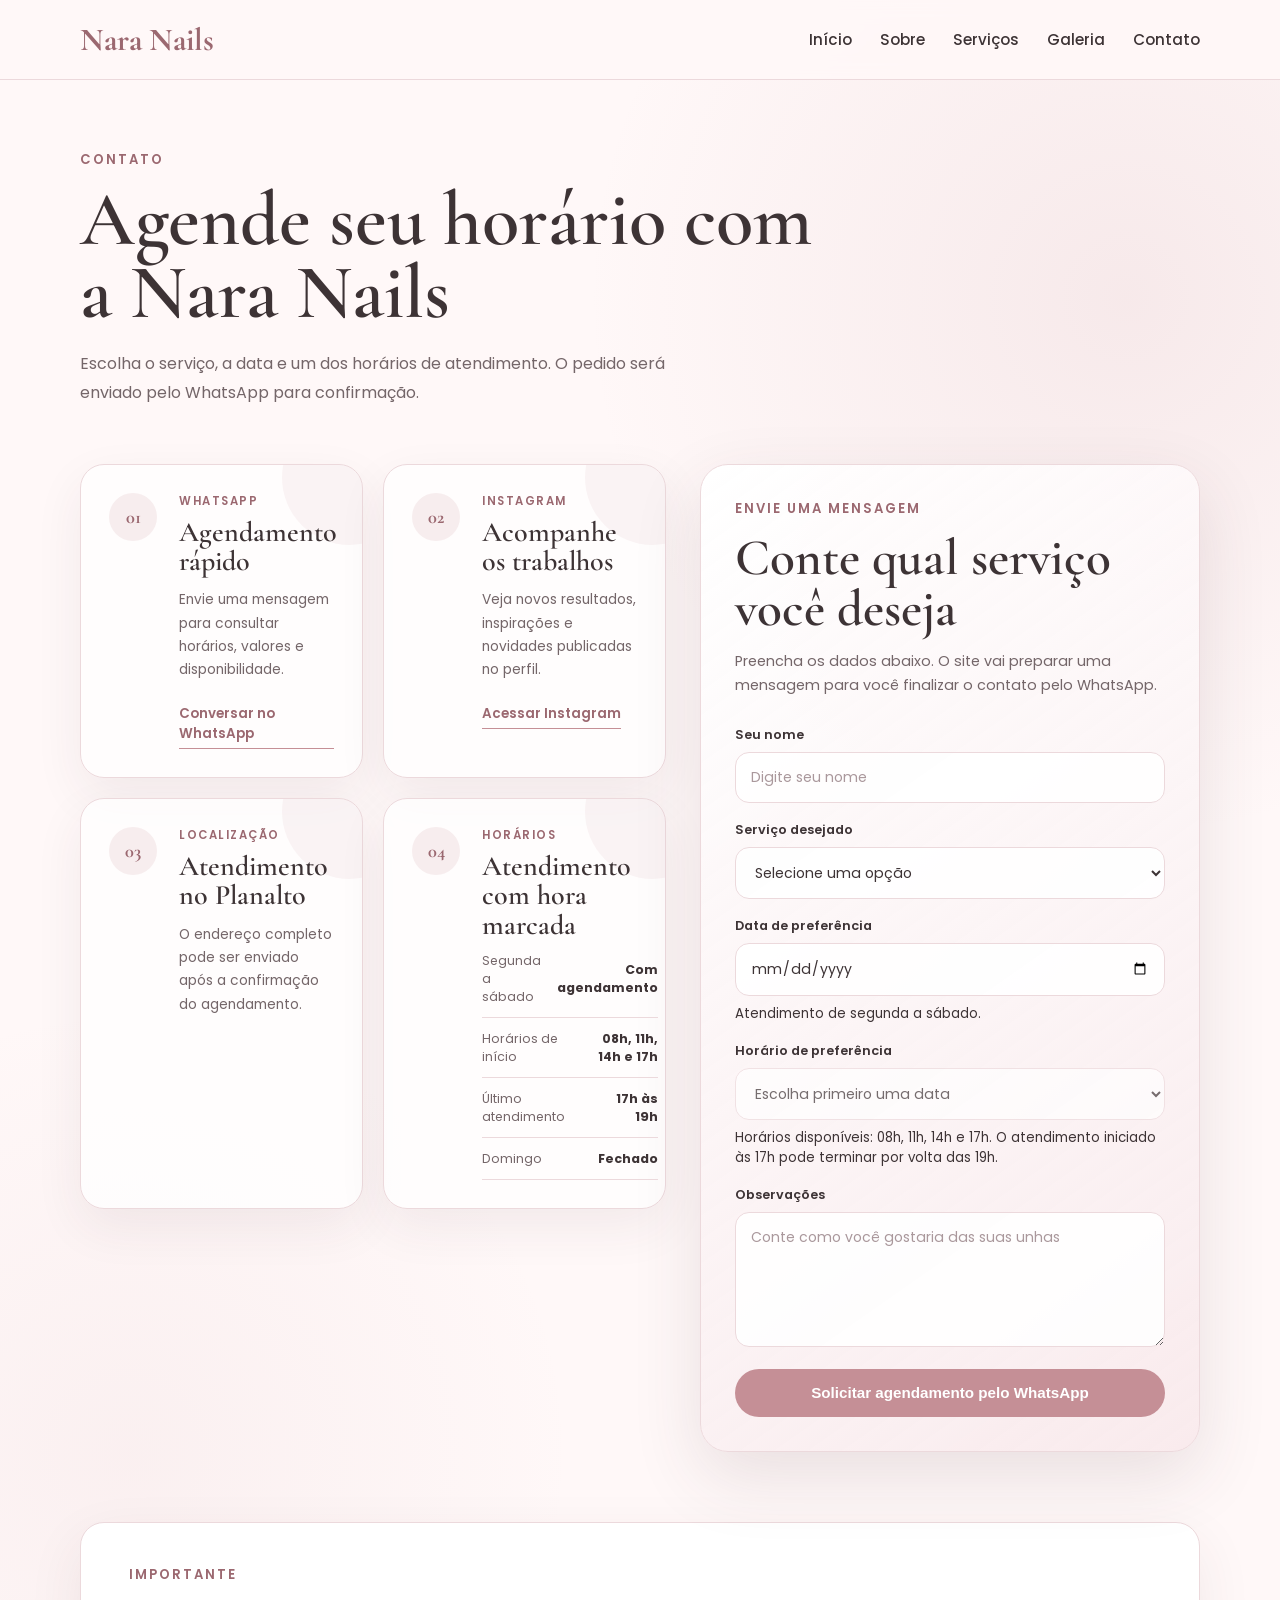
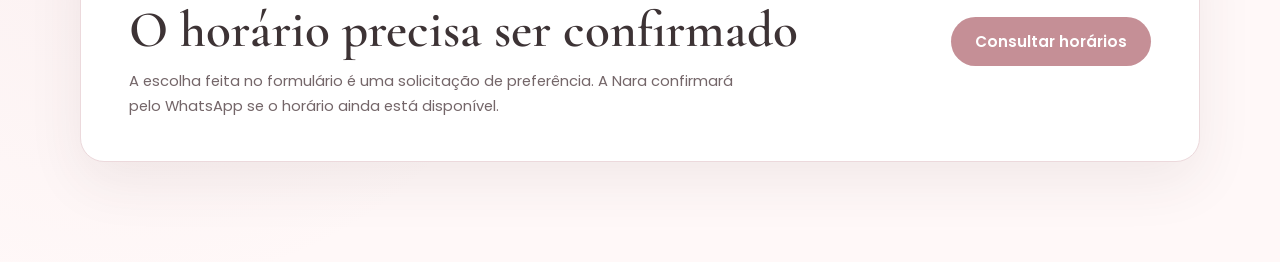
==== contato.html @ 9d872028 "feat: primeira versão do site Nara Nails" ====
<!DOCTYPE html>
<html lang="pt-BR">
<head>
  <meta charset="UTF-8">

  <meta
    name="viewport"
    content="width=device-width, initial-scale=1.0"
  >

  <meta
    name="description"
    content="Entre em contato com a Nara Nails Designer para consultar horários e agendar seu atendimento."
  >

  <title>Contato | Nara Nails Designer</title>

  <link rel="stylesheet" href="./css/style.css">
</head>

<body>

  <header class="header">
    <div class="container header-container">

      <a href="./index.html" class="logo">
        Nara Nails
      </a>

      <button
        class="menu-toggle"
        type="button"
        aria-label="Abrir menu"
        aria-expanded="false"
        aria-controls="navigation"
      >
        <span></span>
        <span></span>
        <span></span>
      </button>

      <nav id="navigation" class="navigation">
        <a href="./index.html">Início</a>
        <a href="./sobre.html">Sobre</a>
        <a href="./servicos.html">Serviços</a>
        <a href="./galeria.html">Galeria</a>
        <a href="./contato.html">Contato</a>
      </nav>

    </div>
  </header>

  <main>

    <section class="contact-page">
      <div class="container">

        <div class="contact-heading">

          <p class="section-subtitle">
            Contato
          </p>

          <h1>
            Agende seu horário com a Nara Nails
          </h1>

          <p>
            Escolha o serviço, a data e um dos horários de atendimento.
            O pedido será enviado pelo WhatsApp para confirmação.
          </p>

        </div>

        <div class="contact-layout">

          <div class="contact-info">

            <article class="contact-card">

              <span class="contact-card-number">
                01
              </span>

              <div>

                <p class="contact-card-label">
                  WhatsApp
                </p>

                <h2>
                  Agendamento rápido
                </h2>

                <p>
                  Envie uma mensagem para consultar horários,
                  valores e disponibilidade.
                </p>

                <a
                  href="https://wa.me/5584991350714?text=Olá,%20Nara!%20Gostaria%20de%20agendar%20um%20horário."
                  target="_blank"
                  rel="noopener noreferrer"
                  class="contact-link"
                >
                  Conversar no WhatsApp
                </a>

              </div>

            </article>

            <article class="contact-card">

              <span class="contact-card-number">
                02
              </span>

              <div>

                <p class="contact-card-label">
                  Instagram
                </p>

                <h2>
                  Acompanhe os trabalhos
                </h2>

                <p>
                  Veja novos resultados, inspirações e novidades
                  publicadas no perfil.
                </p>

                <a
                  href="https://www.instagram.com/naranailsdesigner15/"
                  target="_blank"
                  rel="noopener noreferrer"
                  class="contact-link"
                >
                  Acessar Instagram
                </a>

              </div>

            </article>

            <article class="contact-card">

              <span class="contact-card-number">
                03
              </span>

              <div>

                <p class="contact-card-label">
                  Localização
                </p>

                <h2>
                  Atendimento no Planalto
                </h2>

                <p>
                  O endereço completo pode ser enviado após a
                  confirmação do agendamento.
                </p>

              </div>

            </article>

            <article class="contact-card">

              <span class="contact-card-number">
                04
              </span>

              <div>

                <p class="contact-card-label">
                  Horários
                </p>

                <h2>
                  Atendimento com hora marcada
                </h2>

                <ul class="contact-schedule">

                  <li>
                    <span>Segunda a sábado</span>
                    <strong>Com agendamento</strong>
                  </li>

                  <li>
                    <span>Horários de início</span>
                    <strong>08h, 11h, 14h e 17h</strong>
                  </li>

                  <li>
                    <span>Último atendimento</span>
                    <strong>17h às 19h</strong>
                  </li>

                  <li>
                    <span>Domingo</span>
                    <strong>Fechado</strong>
                  </li>

                </ul>

              </div>

            </article>

          </div>

          <div class="contact-form-wrapper">

            <div class="contact-form-intro">

              <p class="section-subtitle">
                Envie uma mensagem
              </p>

              <h2>
                Conte qual serviço você deseja
              </h2>

              <p>
                Preencha os dados abaixo. O site vai preparar uma
                mensagem para você finalizar o contato pelo WhatsApp.
              </p>

            </div>

            <form id="contact-form" class="contact-form">

              <div class="form-group">

                <label for="name">
                  Seu nome
                </label>

                <input
                  type="text"
                  id="name"
                  name="name"
                  placeholder="Digite seu nome"
                  autocomplete="name"
                  required
                >

              </div>

              <div class="form-group">

                <label for="service">
                  Serviço desejado
                </label>

                <select
                  id="service"
                  name="service"
                  required
                >

                  <option value="">
                    Selecione uma opção
                  </option>

                  <option value="Fibra de vidro - Aplicação">
                    Fibra de vidro — Aplicação
                  </option>

                  <option value="Fibra de vidro - Manutenção">
                    Fibra de vidro — Manutenção
                  </option>

                  <option value="Tips">
                    Tips
                  </option>

                  <option value="Banho de gel">
                    Banho de gel
                  </option>

                  <option value="Esmaltação em gel">
                    Esmaltação em gel
                  </option>

                  <option value="Blindagem">
                    Blindagem
                  </option>

                  <option value="Pedicure em gel">
                    Pedicure em gel
                  </option>

                  <option value="Pedicure tradicional">
                    Pedicure tradicional
                  </option>

                  <option value="Ainda não sei">
                    Ainda não sei qual serviço escolher
                  </option>

                </select>

              </div>

              <div class="form-group">

                <label for="date">
                  Data de preferência
                </label>

                <input
                  type="date"
                  id="date"
                  name="date"
                  required
                >

                <small class="form-help">
                  Atendimento de segunda a sábado.
                </small>

              </div>

              <div class="form-group">

                <label for="time">
                  Horário de preferência
                </label>

                <select
                  id="time"
                  name="time"
                  required
                  disabled
                >

                  <option value="">
                    Escolha primeiro uma data
                  </option>

                </select>

                <small id="time-help" class="form-help">
                  Horários disponíveis: 08h, 11h, 14h e 17h.
                  O atendimento iniciado às 17h pode terminar por volta das 19h.
                </small>

              </div>

              <div class="form-group">

                <label for="message">
                  Observações
                </label>

                <textarea
                  id="message"
                  name="message"
                  rows="5"
                  placeholder="Conte como você gostaria das suas unhas"
                ></textarea>

              </div>

              <button
                type="submit"
                class="button contact-submit"
              >
                Solicitar agendamento pelo WhatsApp
              </button>

            </form>

          </div>

        </div>

        <div class="contact-notice">

          <div>

            <p class="section-subtitle">
              Importante
            </p>

            <h2>
              O horário precisa ser confirmado
            </h2>

            <p>
              A escolha feita no formulário é uma solicitação de
              preferência. A Nara confirmará pelo WhatsApp se o horário
              ainda está disponível.
            </p>

          </div>

          <a
            href="https://wa.me/5584991350714?text=Olá,%20Nara!%20Gostaria%20de%20consultar%20os%20horários%20disponíveis."
            target="_blank"
            rel="noopener noreferrer"
            class="button"
          >
            Consultar horários
          </a>

        </div>

      </div>
    </section>

  </main>

  <script src="./js/main.js"></script>

</body>
</html>
---- css/style.css ----
@import url(
  "https://fonts.googleapis.com/css2?family=Cormorant+Garamond:wght@500;600;700&family=Poppins:wght@400;500;600&display=swap"
);

:root {
  --color-background: #fff8f8;
  --color-primary: #c58f96;
  --color-primary-dark: #9b6870;
  --color-text: #3d3335;
  --color-muted: #746669;
  --color-white: #ffffff;
  --color-border: #ecd9dc;

  --font-title: "Cormorant Garamond", serif;
  --font-body: "Poppins", sans-serif;
}

* {
  margin: 0;
  padding: 0;
  box-sizing: border-box;
}

html {
  scroll-behavior: smooth;
}

body {
  min-height: 100vh;
  overflow-x: hidden;

  background-color: var(--color-background);
  color: var(--color-text);

  font-family: var(--font-body);
}

a {
  color: inherit;
  text-decoration: none;
}

img {
  display: block;
  max-width: 100%;
}

button,
a {
  -webkit-tap-highlight-color: transparent;
}

.container {
  width: min(1120px, 90%);
  margin: 0 auto;
}

/* Header */

.header {
  position: fixed;
  top: 0;
  left: 0;
  z-index: 1000;

  width: 100%;
  padding: 20px 0;

  background-color: rgba(255, 248, 248, 0.92);
  border-bottom: 1px solid var(--color-border);

  backdrop-filter: blur(10px);
}

.header-container {
  display: flex;
  align-items: center;
  justify-content: space-between;
}

.logo {
  color: var(--color-primary-dark);

  font-family: var(--font-title);
  font-size: 2rem;
  font-weight: 700;
}

.navigation {
  display: flex;
  align-items: center;
  gap: 28px;
}

.navigation a {
  font-size: 0.95rem;
  font-weight: 500;

  transition: color 0.25s ease;
}

.navigation a:hover {
  color: var(--color-primary);
}

/* Botão mobile */

.menu-toggle {
  display: none;

  width: 42px;
  height: 42px;
  padding: 8px;

  background: transparent;
  border: 0;

  cursor: pointer;
}

.menu-toggle span {
  display: block;

  width: 100%;
  height: 2px;
  margin: 6px 0;

  background-color: var(--color-text);
  border-radius: 10px;

  transition:
    transform 0.3s ease,
    opacity 0.3s ease;
}

.menu-toggle.active span:nth-child(1) {
  transform: translateY(8px) rotate(45deg);
}

.menu-toggle.active span:nth-child(2) {
  opacity: 0;
}

.menu-toggle.active span:nth-child(3) {
  transform: translateY(-8px) rotate(-45deg);
}

/* Hero */

.hero {
  display: flex;
  align-items: center;

  min-height: 100svh;
  padding: 130px 0 70px;

  overflow: hidden;

  background:
    radial-gradient(
      circle at 82% 30%,
      rgba(197, 143, 150, 0.18),
      transparent 30%
    ),
    var(--color-background);
}

.hero-container {
  display: grid;
  grid-template-columns: minmax(0, 1fr) minmax(320px, 470px);
  align-items: center;
  gap: 70px;
}

.hero-content {
  max-width: 650px;
}

.hero-subtitle {
  margin-bottom: 14px;

  color: var(--color-primary-dark);

  font-size: 0.85rem;
  font-weight: 600;
  letter-spacing: 2px;
  text-transform: uppercase;
}

.hero h1 {
  max-width: 650px;

  font-family: var(--font-title);
  font-size: clamp(3.8rem, 6.8vw, 6.2rem);
  font-weight: 600;
  line-height: 0.92;
}

.hero-description {
  max-width: 590px;
  margin: 28px 0 34px;

  font-size: 1rem;
  line-height: 1.8;
}

.hero-actions {
  display: flex;
  align-items: center;
  flex-wrap: wrap;
  gap: 14px;
}

.button,
.secondary-button {
  display: inline-flex;
  align-items: center;
  justify-content: center;

  min-height: 48px;
  padding: 13px 24px;

  border-radius: 999px;

  font-size: 0.95rem;
  font-weight: 600;

  transition:
    background-color 0.25s ease,
    color 0.25s ease,
    transform 0.25s ease;
}

.button {
  background-color: var(--color-primary);
  color: var(--color-white);
}

.button:hover {
  background-color: var(--color-primary-dark);
  transform: translateY(-2px);
}

.secondary-button {
  color: var(--color-primary-dark);

  border: 1px solid var(--color-primary);
}

.secondary-button:hover {
  background-color: var(--color-primary);
  color: var(--color-white);

  transform: translateY(-2px);
}

.hero-highlights {
  display: flex;
  flex-wrap: wrap;
  gap: 32px;

  margin-top: 42px;
}

.hero-highlights div {
  display: flex;
  flex-direction: column;
  gap: 3px;
}

.hero-highlights strong {
  color: var(--color-primary-dark);

  font-size: 0.9rem;
}

.hero-highlights span {
  color: var(--color-muted);

  font-size: 0.78rem;
}

.hero-image-wrapper {
  position: relative;

  width: 100%;
  min-height: 590px;
}

.hero-image {
  position: relative;
  z-index: 2;

  width: 100%;
  height: 590px;

  object-fit: cover;
  object-position: center;

  border-radius: 210px 210px 24px 24px;

  box-shadow: 0 30px 70px rgba(74, 49, 54, 0.18);
}

.hero-decoration {
  position: absolute;
  top: 28px;
  right: -28px;
  z-index: 1;

  width: 100%;
  height: 560px;

  border: 1px solid rgba(197, 143, 150, 0.55);
  border-radius: 210px 210px 24px 24px;
}

.hero-image-badge {
  position: absolute;
  right: -22px;
  bottom: 36px;
  z-index: 3;

  display: flex;
  flex-direction: column;

  min-width: 185px;
  padding: 17px 20px;

  background-color: rgba(255, 255, 255, 0.92);
  border: 1px solid rgba(236, 217, 220, 0.9);
  border-radius: 16px;

  box-shadow: 0 15px 40px rgba(74, 49, 54, 0.12);
  backdrop-filter: blur(10px);
}

.hero-image-badge strong {
  color: var(--color-primary-dark);

  font-family: var(--font-title);
  font-size: 1.35rem;
}

.hero-image-badge span {
  margin-top: 2px;

  font-size: 0.76rem;
}

/* Tablet */

@media (max-width: 950px) {
  .hero-container {
    grid-template-columns: minmax(0, 1fr) minmax(280px, 390px);
    gap: 45px;
  }

  .hero-image-wrapper {
    min-height: 520px;
  }

  .hero-image {
    height: 520px;
  }

  .hero-decoration {
    height: 490px;
  }

  .hero-image-badge {
    right: 10px;
  }
}

/* Mobile */

@media (max-width: 768px) {
  .header {
    padding: 14px 0;
  }

  .logo {
    font-size: 1.7rem;
  }

  .menu-toggle {
    position: relative;
    z-index: 1001;

    display: block;
  }

  .navigation {
    position: absolute;
    top: 100%;
    left: 0;

    display: flex;
    flex-direction: column;
    align-items: flex-start;

    width: 100%;
    padding: 24px 5%;

    background-color: var(--color-background);
    border-bottom: 1px solid var(--color-border);

    opacity: 0;
    visibility: hidden;
    transform: translateY(-15px);

    transition:
      opacity 0.3s ease,
      visibility 0.3s ease,
      transform 0.3s ease;
  }

  .navigation.active {
    opacity: 1;
    visibility: visible;
    transform: translateY(0);
  }

  .navigation a {
    width: 100%;
    padding: 10px 0;

    font-size: 1rem;
  }

  .hero {
    min-height: auto;
    padding: 110px 0 60px;
  }

  .hero-container {
    grid-template-columns: 1fr;
    gap: 46px;
  }

  .hero-content {
    max-width: 100%;
  }

  .hero h1 {
    font-size: clamp(3rem, 14vw, 4.4rem);
  }

  .hero-description {
    margin: 22px 0 28px;

    font-size: 0.95rem;
    line-height: 1.7;
  }

  .hero-actions {
    align-items: stretch;
    flex-direction: column;
  }

  .button,
  .secondary-button {
    width: 100%;
  }

  .hero-highlights {
    display: grid;
    grid-template-columns: repeat(3, 1fr);
    gap: 10px;

    margin-top: 32px;
  }

  .hero-highlights div {
    min-width: 0;
  }

  .hero-highlights strong {
    font-size: 0.72rem;
  }

  .hero-highlights span {
    font-size: 0.66rem;
  }

  .hero-image-wrapper {
    min-height: 470px;
  }

  .hero-image {
    height: 470px;

    border-radius: 160px 160px 20px 20px;
  }

  .hero-decoration {
    top: 20px;
    right: -12px;

    height: 448px;

    border-radius: 160px 160px 20px 20px;
  }

  .hero-image-badge {
    right: 12px;
    bottom: 20px;

    min-width: 160px;
    padding: 13px 16px;
  }

  .hero-image-badge strong {
    font-size: 1.2rem;
  }
}

/* Celulares pequenos */

@media (max-width: 420px) {
  .container {
    width: min(100% - 32px, 1120px);
  }

  .hero h1 {
    font-size: clamp(2.9rem, 14vw, 3.8rem);
  }

  .hero-highlights {
    grid-template-columns: 1fr;
    gap: 14px;
  }

  .hero-highlights div {
    padding: 12px 14px;

    background-color: rgba(255, 255, 255, 0.55);
    border: 1px solid var(--color-border);
    border-radius: 12px;
  }

  .hero-image-wrapper {
    min-height: 430px;
  }

  .hero-image {
    height: 430px;
  }

  .hero-decoration {
    height: 408px;
  }
}


/* Sobre */

.about {
  padding: 110px 0;

  background-color: #fffdfd;
}

.about-container {
  display: grid;
  grid-template-columns: minmax(320px, 470px) minmax(0, 1fr);
  align-items: center;
  gap: 90px;
}

.about-image-wrapper {
  position: relative;

  min-height: 590px;
}

.about-image {
  width: 100%;
  height: 590px;

  object-fit: cover;
  object-position: center;

  border-radius: 24px 180px 24px 24px;

  box-shadow: 0 30px 70px rgba(74, 49, 54, 0.14);
}

.about-detail {
  position: absolute;
  right: -24px;
  bottom: 34px;

  display: flex;
  flex-direction: column;

  min-width: 190px;
  padding: 18px 22px;

  background-color: rgba(255, 255, 255, 0.94);
  border: 1px solid var(--color-border);
  border-radius: 16px;

  box-shadow: 0 15px 40px rgba(74, 49, 54, 0.12);
  backdrop-filter: blur(10px);
}

.about-detail strong {
  color: var(--color-primary-dark);

  font-family: var(--font-title);
  font-size: 1.45rem;
}

.about-detail span {
  color: var(--color-muted);

  font-size: 0.78rem;
}

.section-subtitle {
  margin-bottom: 14px;

  color: var(--color-primary-dark);

  font-size: 0.82rem;
  font-weight: 600;
  letter-spacing: 2px;
  text-transform: uppercase;
}

.about-content h2 {
  max-width: 650px;
  margin-bottom: 26px;

  font-family: var(--font-title);
  font-size: clamp(2.8rem, 5vw, 4.6rem);
  font-weight: 600;
  line-height: 0.98;
}

.about-text {
  max-width: 650px;
  margin-bottom: 16px;

  color: var(--color-muted);

  font-size: 0.98rem;
  line-height: 1.8;
}

.about-benefits {
  display: grid;
  gap: 18px;

  margin: 34px 0;
}

.about-benefit {
  display: grid;
  grid-template-columns: 52px 1fr;
  align-items: start;
  gap: 18px;

  padding-bottom: 18px;

  border-bottom: 1px solid var(--color-border);
}

.about-benefit-number {
  display: flex;
  align-items: center;
  justify-content: center;

  width: 48px;
  height: 48px;

  color: var(--color-primary-dark);
  background-color: rgba(197, 143, 150, 0.12);

  border-radius: 50%;

  font-family: var(--font-title);
  font-size: 1.2rem;
  font-weight: 700;
}

.about-benefit strong {
  display: block;

  margin-bottom: 4px;

  color: var(--color-text);

  font-size: 0.95rem;
}

.about-benefit p {
  color: var(--color-muted);

  font-size: 0.85rem;
  line-height: 1.6;
}

@media (max-width: 950px) {
  .about-container {
    grid-template-columns: minmax(280px, 390px) minmax(0, 1fr);
    gap: 50px;
  }

  .about-image-wrapper {
    min-height: 520px;
  }

  .about-image {
    height: 520px;
  }

  .about-detail {
    right: 10px;
  }
}

@media (max-width: 768px) {
  .about {
    padding: 80px 0;
  }

  .about-container {
    grid-template-columns: 1fr;
    gap: 48px;
  }

  .about-image-wrapper {
    min-height: 470px;
  }

  .about-image {
    height: 470px;

    border-radius: 24px 140px 24px 24px;
  }

  .about-detail {
    right: 14px;
    bottom: 20px;

    min-width: 165px;
    padding: 14px 18px;
  }

  .about-content h2 {
    font-size: clamp(2.7rem, 12vw, 4rem);
  }

  .about-text {
    font-size: 0.94rem;
  }

  .about-benefit {
    grid-template-columns: 46px 1fr;
    gap: 14px;
  }

  .about-benefit-number {
    width: 44px;
    height: 44px;

    font-size: 1.05rem;
  }
}

@media (max-width: 420px) {
  .about-image-wrapper {
    min-height: 420px;
  }

  .about-image {
    height: 420px;
  }

  .about-detail {
    right: 10px;
    bottom: 14px;
  }
}

/* Página de serviços */

.services-page {
  min-height: 100vh;
  padding: 150px 0 100px;

  background:
    radial-gradient(
      circle at 85% 15%,
      rgba(197, 143, 150, 0.12),
      transparent 28%
    ),
    var(--color-background);
}

.services-heading {
  max-width: 760px;
  margin-bottom: 56px;
}

.services-heading h1 {
  margin-bottom: 20px;

  font-family: var(--font-title);
  font-size: clamp(3.2rem, 6vw, 5.5rem);
  font-weight: 600;
  line-height: 0.95;
}

.services-heading > p:last-child {
  max-width: 650px;

  color: var(--color-muted);

  font-size: 1rem;
  line-height: 1.8;
}

.services-grid {
  display: grid;
  grid-template-columns: repeat(3, minmax(0, 1fr));
  gap: 24px;
}

.service-card {
  position: relative;

  display: flex;
  flex-direction: column;

  min-height: 390px;
  padding: 32px;

  overflow: hidden;

  background-color: rgba(255, 255, 255, 0.75);
  border: 1px solid var(--color-border);
  border-radius: 24px;

  box-shadow: 0 18px 50px rgba(74, 49, 54, 0.07);

  transition:
    transform 0.3s ease,
    box-shadow 0.3s ease,
    border-color 0.3s ease;
}

.service-card::before {
  content: "";

  position: absolute;
  top: -55px;
  right: -55px;

  width: 135px;
  height: 135px;

  background-color: rgba(197, 143, 150, 0.1);
  border-radius: 50%;
}

.service-card:hover {
  transform: translateY(-7px);

  border-color: rgba(197, 143, 150, 0.7);

  box-shadow: 0 25px 60px rgba(74, 49, 54, 0.12);
}

.service-card-highlight {
  background:
    linear-gradient(
      145deg,
      rgba(197, 143, 150, 0.2),
      rgba(255, 255, 255, 0.85)
    );
}

.service-number {
  position: relative;
  z-index: 1;

  display: flex;
  align-items: center;
  justify-content: center;

  width: 48px;
  height: 48px;
  margin-bottom: 32px;

  color: var(--color-primary-dark);
  background-color: rgba(197, 143, 150, 0.14);

  border-radius: 50%;

  font-family: var(--font-title);
  font-size: 1.2rem;
  font-weight: 700;
}

.service-card h2 {
  position: relative;
  z-index: 1;

  margin-bottom: 15px;

  font-family: var(--font-title);
  font-size: 2rem;
  font-weight: 600;
  line-height: 1.05;
}

.service-card > p {
  position: relative;
  z-index: 1;

  margin-bottom: 24px;

  color: var(--color-muted);

  font-size: 0.9rem;
  line-height: 1.7;
}

.service-info {
  position: relative;
  z-index: 1;

  display: flex;
  flex-direction: column;
  gap: 9px;

  margin-bottom: 28px;
}

.service-info span {
  position: relative;

  padding-left: 18px;

  color: var(--color-text);

  font-size: 0.78rem;
  font-weight: 500;
}

.service-info span::before {
  content: "";

  position: absolute;
  top: 50%;
  left: 0;

  width: 7px;
  height: 7px;

  background-color: var(--color-primary);
  border-radius: 50%;

  transform: translateY(-50%);
}

.service-link {
  position: relative;
  z-index: 1;

  align-self: flex-start;

  margin-top: auto;
  padding-bottom: 4px;

  color: var(--color-primary-dark);

  border-bottom: 1px solid var(--color-primary);

  font-size: 0.85rem;
  font-weight: 600;

  transition:
    color 0.25s ease,
    border-color 0.25s ease;
}

.service-link:hover {
  color: var(--color-text);
  border-color: var(--color-text);
}

.services-cta {
  display: flex;
  align-items: center;
  justify-content: space-between;
  gap: 40px;

  margin-top: 70px;
  padding: 42px 48px;

  background-color: var(--color-white);
  border: 1px solid var(--color-border);
  border-radius: 24px;

  box-shadow: 0 20px 55px rgba(74, 49, 54, 0.08);
}

.services-cta h2 {
  margin-bottom: 8px;

  font-family: var(--font-title);
  font-size: clamp(2rem, 4vw, 3.2rem);
  font-weight: 600;
}

.services-cta > div > p:last-child {
  color: var(--color-muted);

  font-size: 0.92rem;
}

/* Página de serviços: tablet */

@media (max-width: 950px) {
  .services-grid {
    grid-template-columns: repeat(2, minmax(0, 1fr));
  }

  .services-cta {
    padding: 36px;
  }
}

/* Página de serviços: celular */

@media (max-width: 768px) {
  .services-page {
    padding: 120px 0 75px;
  }

  .services-heading {
    margin-bottom: 42px;
  }

  .services-heading h1 {
    font-size: clamp(3rem, 13vw, 4.4rem);
  }

  .services-heading > p:last-child {
    font-size: 0.94rem;
  }

  .services-grid {
    grid-template-columns: 1fr;
    gap: 18px;
  }

  .service-card {
    min-height: auto;
    padding: 26px;
  }

  .service-number {
    margin-bottom: 24px;
  }

  .service-card h2 {
    font-size: 1.85rem;
  }

  .services-cta {
    align-items: flex-start;
    flex-direction: column;

    margin-top: 48px;
    padding: 30px;
  }

  .services-cta .button {
    width: 100%;
  }
}

/* Página de serviços: celulares pequenos */

@media (max-width: 420px) {
  .services-page {
    padding-top: 105px;
  }

  .service-card {
    padding: 23px;

    border-radius: 20px;
  }

  .services-cta {
    padding: 24px;
  }
}

/* Página da galeria */

.gallery-page {
  min-height: 100vh;
  padding: 150px 0 100px;

  background:
    radial-gradient(
      circle at 15% 20%,
      rgba(197, 143, 150, 0.1),
      transparent 24%
    ),
    var(--color-background);
}

.gallery-heading {
  max-width: 760px;
  margin-bottom: 56px;
}

.gallery-heading h1 {
  margin-bottom: 20px;

  font-family: var(--font-title);
  font-size: clamp(3.2rem, 6vw, 5.5rem);
  font-weight: 600;
  line-height: 0.95;
}

.gallery-heading > p:last-child {
  max-width: 650px;

  color: var(--color-muted);

  font-size: 1rem;
  line-height: 1.8;
}

.gallery-grid {
  display: grid;
  grid-template-columns: repeat(12, minmax(0, 1fr));
  grid-auto-rows: 180px;
  gap: 20px;
}

.gallery-item {
  position: relative;

  grid-column: span 4;
  grid-row: span 2;

  overflow: hidden;

  border: 1px solid var(--color-border);
  border-radius: 22px;

  box-shadow: 0 18px 50px rgba(74, 49, 54, 0.08);

  cursor: pointer;
}

.gallery-item-large {
  grid-column: span 8;
  grid-row: span 4;
}

.gallery-item-wide {
  grid-column: span 8;
  grid-row: span 2;
}

.gallery-item img {
  width: 100%;
  height: 100%;

  object-fit: cover;
  object-position: center;

  transition:
    transform 0.45s ease,
    filter 0.45s ease;
}

.gallery-item::after {
  content: "";

  position: absolute;
  inset: 0;

  background:
    linear-gradient(
      to top,
      rgba(44, 28, 32, 0.7),
      rgba(44, 28, 32, 0.05) 55%,
      transparent
    );

  opacity: 0.85;

  transition: opacity 0.3s ease;
}

.gallery-item:hover img {
  transform: scale(1.05);
  filter: brightness(0.9);
}

.gallery-item:hover::after {
  opacity: 1;
}

.gallery-item figcaption {
  position: absolute;
  left: 24px;
  right: 24px;
  bottom: 22px;
  z-index: 2;

  display: flex;
  flex-direction: column;
  gap: 4px;

  color: var(--color-white);
}

.gallery-item figcaption span {
  font-size: 0.72rem;
  font-weight: 600;
  letter-spacing: 1.5px;
  text-transform: uppercase;
}

.gallery-item figcaption strong {
  font-family: var(--font-title);
  font-size: 1.75rem;
  font-weight: 600;
  line-height: 1;
}

.gallery-cta {
  display: flex;
  align-items: center;
  justify-content: space-between;
  gap: 40px;

  margin-top: 70px;
  padding: 42px 48px;

  background-color: var(--color-white);
  border: 1px solid var(--color-border);
  border-radius: 24px;

  box-shadow: 0 20px 55px rgba(74, 49, 54, 0.08);
}

.gallery-cta h2 {
  margin-bottom: 8px;

  font-family: var(--font-title);
  font-size: clamp(2rem, 4vw, 3.2rem);
  font-weight: 600;
}

.gallery-cta > div > p:last-child {
  color: var(--color-muted);

  font-size: 0.92rem;
}

/* Galeria em tablets */

@media (max-width: 950px) {
  .gallery-grid {
    grid-template-columns: repeat(2, minmax(0, 1fr));
    grid-auto-rows: 260px;
  }

  .gallery-item,
  .gallery-item-large,
  .gallery-item-wide {
    grid-column: span 1;
    grid-row: span 1;
  }

  .gallery-item-large {
    grid-row: span 2;
  }

  .gallery-cta {
    padding: 36px;
  }
}

/* Galeria no celular */

@media (max-width: 768px) {
  .gallery-page {
    padding: 120px 0 75px;
  }

  .gallery-heading {
    margin-bottom: 42px;
  }

  .gallery-heading h1 {
    font-size: clamp(3rem, 13vw, 4.4rem);
  }

  .gallery-heading > p:last-child {
    font-size: 0.94rem;
  }

  .gallery-grid {
    grid-template-columns: 1fr;
    grid-auto-rows: 340px;
    gap: 16px;
  }

  .gallery-item,
  .gallery-item-large,
  .gallery-item-wide {
    grid-column: 1;
    grid-row: span 1;
  }

  .gallery-item figcaption {
    left: 18px;
    right: 18px;
    bottom: 18px;
  }

  .gallery-item figcaption strong {
    font-size: 1.5rem;
  }

  .gallery-cta {
    align-items: flex-start;
    flex-direction: column;

    margin-top: 48px;
    padding: 30px;
  }

  .gallery-cta .button {
    width: 100%;
  }
}

/* Galeria em celulares pequenos */

@media (max-width: 420px) {
  .gallery-page {
    padding-top: 105px;
  }

  .gallery-grid {
    grid-auto-rows: 300px;
  }

  .gallery-item {
    border-radius: 18px;
  }

  .gallery-cta {
    padding: 24px;
  }
}
/* Página de contato */

.contact-page {
  min-height: 100vh;
  padding: 150px 0 100px;

  background:
    radial-gradient(
      circle at 88% 16%,
      rgba(197, 143, 150, 0.14),
      transparent 28%
    ),
    radial-gradient(
      circle at 10% 78%,
      rgba(197, 143, 150, 0.08),
      transparent 24%
    ),
    var(--color-background);
}

.contact-heading {
  max-width: 780px;
  margin-bottom: 56px;
}

.contact-heading h1 {
  max-width: 760px;
  margin-bottom: 20px;

  font-family: var(--font-title);
  font-size: clamp(3.2rem, 6vw, 5.5rem);
  font-weight: 600;
  line-height: 0.95;
}

.contact-heading > p:last-child {
  max-width: 650px;

  color: var(--color-muted);

  font-size: 1rem;
  line-height: 1.8;
}

.contact-layout {
  display: grid;
  grid-template-columns: minmax(0, 1fr) minmax(360px, 500px);
  align-items: start;
  gap: 34px;
}

.contact-info {
  display: grid;
  grid-template-columns: repeat(2, minmax(0, 1fr));
  gap: 20px;
}

.contact-card {
  position: relative;

  display: grid;
  grid-template-columns: 52px minmax(0, 1fr);
  gap: 18px;

  min-height: 280px;
  padding: 28px;

  overflow: hidden;

  background-color: rgba(255, 255, 255, 0.78);
  border: 1px solid var(--color-border);
  border-radius: 24px;

  box-shadow: 0 18px 50px rgba(74, 49, 54, 0.07);

  transition:
    transform 0.3s ease,
    box-shadow 0.3s ease,
    border-color 0.3s ease;
}

.contact-card::after {
  content: "";

  position: absolute;
  top: -55px;
  right: -55px;

  width: 135px;
  height: 135px;

  background-color: rgba(197, 143, 150, 0.09);
  border-radius: 50%;
}

.contact-card:hover {
  transform: translateY(-6px);

  border-color: rgba(197, 143, 150, 0.7);

  box-shadow: 0 25px 60px rgba(74, 49, 54, 0.12);
}

.contact-card-number {
  position: relative;
  z-index: 1;

  display: flex;
  align-items: center;
  justify-content: center;

  width: 48px;
  height: 48px;

  color: var(--color-primary-dark);
  background-color: rgba(197, 143, 150, 0.14);

  border-radius: 50%;

  font-family: var(--font-title);
  font-size: 1.15rem;
  font-weight: 700;
}

.contact-card > div {
  position: relative;
  z-index: 1;
}

.contact-card-label {
  margin-bottom: 8px;

  color: var(--color-primary-dark);

  font-size: 0.72rem;
  font-weight: 600;
  letter-spacing: 1.5px;
  text-transform: uppercase;
}

.contact-card h2 {
  margin-bottom: 12px;

  font-family: var(--font-title);
  font-size: 1.75rem;
  font-weight: 600;
  line-height: 1.05;
}

.contact-card > div > p:not(.contact-card-label) {
  margin-bottom: 18px;

  color: var(--color-muted);

  font-size: 0.86rem;
  line-height: 1.7;
}

.contact-link {
  display: inline-flex;

  padding-bottom: 4px;

  color: var(--color-primary-dark);

  border-bottom: 1px solid var(--color-primary);

  font-size: 0.84rem;
  font-weight: 600;

  transition:
    color 0.25s ease,
    border-color 0.25s ease;
}

.contact-link:hover {
  color: var(--color-text);
  border-color: var(--color-text);
}

.contact-schedule {
  display: grid;
  gap: 12px;

  list-style: none;
}

.contact-schedule li {
  display: flex;
  align-items: center;
  justify-content: space-between;
  gap: 16px;

  padding-bottom: 11px;

  border-bottom: 1px solid var(--color-border);
}

.contact-schedule span {
  color: var(--color-muted);

  font-size: 0.78rem;
}

.contact-schedule strong {
  color: var(--color-text);

  font-size: 0.78rem;
  text-align: right;
}

/* Formulário */

.contact-form-wrapper {
  position: sticky;
  top: 120px;

  padding: 34px;

  background:
    linear-gradient(
      145deg,
      rgba(255, 255, 255, 0.94),
      rgba(247, 230, 233, 0.72)
    );

  border: 1px solid var(--color-border);
  border-radius: 28px;

  box-shadow: 0 25px 70px rgba(74, 49, 54, 0.12);
}

.contact-form-intro {
  margin-bottom: 28px;
}

.contact-form-intro h2 {
  margin-bottom: 14px;

  font-family: var(--font-title);
  font-size: clamp(2.3rem, 4vw, 3.4rem);
  font-weight: 600;
  line-height: 1;
}

.contact-form-intro > p:last-child {
  color: var(--color-muted);

  font-size: 0.9rem;
  line-height: 1.7;
}

.contact-form {
  display: grid;
  gap: 18px;
}

.form-group {
  display: grid;
  gap: 8px;
}

.form-group label {
  color: var(--color-text);

  font-size: 0.8rem;
  font-weight: 600;
}

.form-group input,
.form-group select,
.form-group textarea {
  width: 100%;

  padding: 14px 15px;

  color: var(--color-text);
  background-color: rgba(255, 255, 255, 0.9);

  border: 1px solid var(--color-border);
  border-radius: 14px;
  outline: none;

  font-family: var(--font-body);
  font-size: 0.88rem;

  transition:
    border-color 0.25s ease,
    box-shadow 0.25s ease,
    background-color 0.25s ease;
}

.form-group textarea {
  min-height: 130px;

  resize: vertical;
}

.form-group input::placeholder,
.form-group textarea::placeholder {
  color: #aa989c;
}

.form-group input:focus,
.form-group select:focus,
.form-group textarea:focus {
  background-color: var(--color-white);
  border-color: var(--color-primary);

  box-shadow: 0 0 0 4px rgba(197, 143, 150, 0.12);
}

.contact-submit {
  width: 100%;
  margin-top: 4px;

  border: 0;
  cursor: pointer;
}

/* Aviso final */

.contact-notice {
  display: flex;
  align-items: center;
  justify-content: space-between;
  gap: 40px;

  margin-top: 70px;
  padding: 42px 48px;

  background-color: var(--color-white);
  border: 1px solid var(--color-border);
  border-radius: 24px;

  box-shadow: 0 20px 55px rgba(74, 49, 54, 0.08);
}

.contact-notice h2 {
  margin-bottom: 8px;

  font-family: var(--font-title);
  font-size: clamp(2rem, 4vw, 3.2rem);
  font-weight: 600;
}

.contact-notice > div > p:last-child {
  max-width: 620px;

  color: var(--color-muted);

  font-size: 0.92rem;
  line-height: 1.7;
}

/* Contato em telas médias */

@media (max-width: 1050px) {
  .contact-layout {
    grid-template-columns: 1fr;
  }

  .contact-form-wrapper {
    position: static;
  }
}

@media (max-width: 800px) {
  .contact-info {
    grid-template-columns: 1fr;
  }
}

/* Contato no celular */

@media (max-width: 768px) {
  .contact-page {
    padding: 120px 0 75px;
  }

  .contact-heading {
    margin-bottom: 42px;
  }

  .contact-heading h1 {
    font-size: clamp(3rem, 13vw, 4.4rem);
  }

  .contact-heading > p:last-child {
    font-size: 0.94rem;
  }

  .contact-layout {
    gap: 24px;
  }

  .contact-card {
    grid-template-columns: 46px minmax(0, 1fr);

    min-height: auto;
    padding: 24px;
  }

  .contact-card-number {
    width: 44px;
    height: 44px;
  }

  .contact-card h2 {
    font-size: 1.65rem;
  }

  .contact-form-wrapper {
    padding: 28px;
  }

  .contact-notice {
    align-items: flex-start;
    flex-direction: column;

    margin-top: 48px;
    padding: 30px;
  }

  .contact-notice .button {
    width: 100%;
  }
}

/* Contato em celulares pequenos */

@media (max-width: 420px) {
  .contact-page {
    padding-top: 105px;
  }

  .contact-card {
    grid-template-columns: 1fr;
    padding: 22px;

    border-radius: 20px;
  }

  .contact-form-wrapper {
    padding: 23px;

    border-radius: 22px;
  }

  .contact-schedule li {
    align-items: flex-start;
    flex-direction: column;
    gap: 4px;
  }

  .contact-schedule strong {
    text-align: left;
  }

  .contact-notice {
    padding: 24px;
  }
}

/* ===========================
   Vídeo da Galeria
=========================== */

.gallery-video-section{
    margin-bottom:70px;
}

.gallery-video-content{
    display:grid;
    grid-template-columns:1fr 460px;
    align-items:center;
    gap:60px;
}

.gallery-video-text h2{
    margin:18px 0;

    font-family:var(--font-title);
    font-size:clamp(2.7rem,4vw,4.3rem);
    line-height:.95;
    font-weight:600;
}

.gallery-video-text p{
    color:var(--color-muted);
    line-height:1.8;
    margin-bottom:35px;
}

.gallery-video-details{
    display:grid;
    grid-template-columns:repeat(3,1fr);
    gap:18px;
}

.gallery-video-details div{
    padding:18px;

    background:#fff;
    border:1px solid var(--color-border);
    border-radius:18px;

    box-shadow:0 15px 35px rgba(0,0,0,.05);
}

.gallery-video-details strong{
    display:block;
    margin-bottom:6px;

    color:var(--color-primary-dark);

    font-family:var(--font-title);
    font-size:1.3rem;
}

.gallery-video-details span{
    color:var(--color-muted);
    font-size:.82rem;
}

.gallery-video-card{

    overflow:hidden;

    background:#fff;

    border-radius:28px;
    border:1px solid var(--color-border);

    box-shadow:0 25px 60px rgba(0,0,0,.10);
}

.gallery-video{

    display:block;

    width:100%;
    height:700px;

    object-fit:cover;

    background:#000;
}

.gallery-video-caption{

    padding:20px 24px;
}

.gallery-video-caption span{

    display:block;

    margin-bottom:6px;

    color:var(--color-primary-dark);

    font-size:.75rem;
    letter-spacing:2px;
    text-transform:uppercase;
}

.gallery-video-caption strong{

    font-family:var(--font-title);
    font-size:1.8rem;
    font-weight:600;
}

/* Tablet */

@media(max-width:1050px){

.gallery-video-content{

grid-template-columns:1fr;

}

.gallery-video{

height:650px;

}

}

/* Celular */

@media(max-width:768px){

.gallery-video-details{

grid-template-columns:1fr;

}

.gallery-video{

height:520px;

}

.gallery-video-text h2{

font-size:3rem;

}

}

.service-price {
  position: relative;
  z-index: 1;

  align-self: flex-start;

  margin: -12px 0 18px;
  padding: 8px 14px;

  color: var(--color-primary-dark);
  background-color: rgba(197, 143, 150, 0.14);

  border: 1px solid rgba(197, 143, 150, 0.28);
  border-radius: 999px;

  font-family: var(--font-title);
  font-size: 1.3rem;
  font-weight: 700;
}

.service-price-small {
  font-family: var(--font-body);
  font-size: 0.78rem;
  font-weight: 600;
  letter-spacing: 0.8px;
  text-transform: uppercase;
}
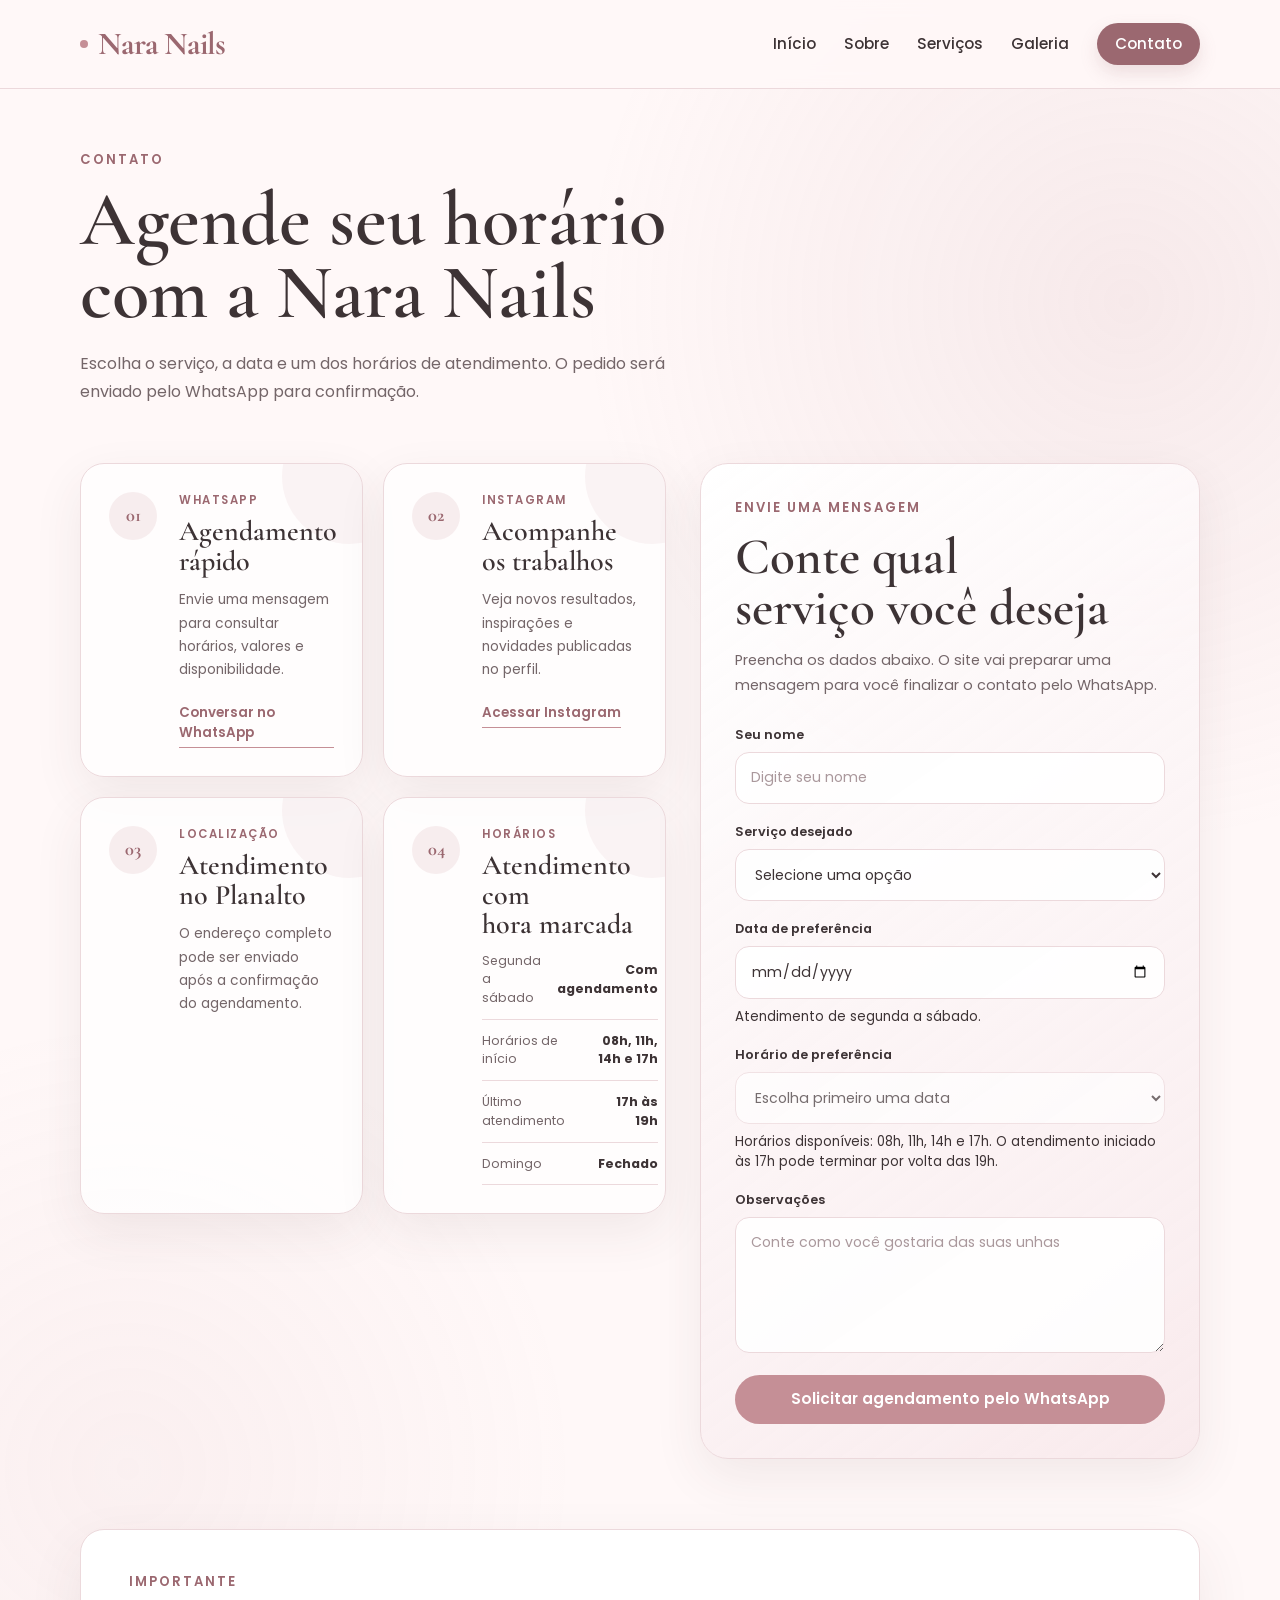
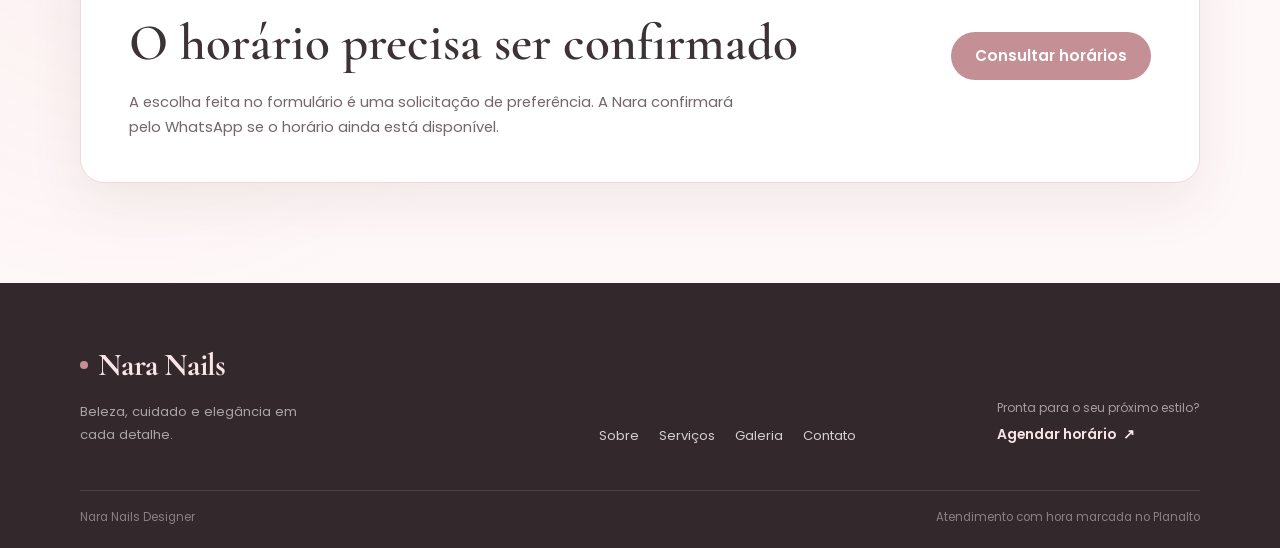
==== commit 79e1ccb8: "feat: polish Nara Nails website" ====
--- a/contato.html
+++ b/contato.html
@@ -19,6 +19,8 @@
 </head>
 
 <body>
+
+  <a class="skip-link" href="#main-content">Pular para o conteúdo</a>
 
   <header class="header">
     <div class="container header-container">
@@ -39,7 +41,7 @@
         <span></span>
       </button>
 
-      <nav id="navigation" class="navigation">
+      <nav id="navigation" class="navigation" aria-label="Navegação principal">
         <a href="./index.html">Início</a>
         <a href="./sobre.html">Sobre</a>
         <a href="./servicos.html">Serviços</a>
@@ -50,7 +52,7 @@
     </div>
   </header>
 
-  <main>
+  <main id="main-content">
 
     <section class="contact-page">
       <div class="container">
@@ -418,7 +420,33 @@
 
   </main>
 
+  <footer class="site-footer">
+    <div class="container site-footer-content">
+      <div class="site-footer-brand">
+        <a href="./index.html" class="logo">Nara Nails</a>
+        <p>Beleza, cuidado e elegância em cada detalhe.</p>
+      </div>
+
+      <nav class="site-footer-links" aria-label="Links do rodapé">
+        <a href="./sobre.html">Sobre</a>
+        <a href="./servicos.html">Serviços</a>
+        <a href="./galeria.html">Galeria</a>
+        <a href="./contato.html">Contato</a>
+      </nav>
+
+      <div class="site-footer-action">
+        <span>Pronta para o seu próximo estilo?</span>
+        <a href="./contato.html">Agendar horário <span aria-hidden="true">↗</span></a>
+      </div>
+    </div>
+
+    <div class="container site-footer-bottom">
+      <span>Nara Nails Designer</span>
+      <span>Atendimento com hora marcada no Planalto</span>
+    </div>
+  </footer>
+
   <script src="./js/main.js"></script>
 
 </body>
-</html>+</html>
--- a/css/style.css
+++ b/css/style.css
@@ -2013,4 +2013,353 @@
   font-weight: 600;
   letter-spacing: 0.8px;
   text-transform: uppercase;
-}+}
+
+/* Polimento visual e acessibilidade */
+
+::selection {
+  color: var(--color-white);
+  background-color: var(--color-primary-dark);
+}
+
+body {
+  line-height: 1.5;
+}
+
+button,
+input,
+select,
+textarea {
+  font: inherit;
+}
+
+h1,
+h2,
+h3 {
+  text-wrap: balance;
+}
+
+a:focus-visible,
+button:focus-visible,
+input:focus-visible,
+select:focus-visible,
+textarea:focus-visible {
+  outline: 3px solid rgba(197, 143, 150, 0.55);
+  outline-offset: 4px;
+}
+
+.skip-link {
+  position: fixed;
+  top: 12px;
+  left: 16px;
+  z-index: 2000;
+
+  padding: 10px 16px;
+
+  color: var(--color-white);
+  background-color: var(--color-primary-dark);
+  border-radius: 999px;
+
+  font-size: 0.82rem;
+  font-weight: 600;
+
+  transform: translateY(-160%);
+  transition: transform 0.25s ease;
+}
+
+.skip-link:focus {
+  transform: translateY(0);
+}
+
+.header {
+  box-shadow: 0 8px 28px rgba(74, 49, 54, 0);
+  transition:
+    background-color 0.25s ease,
+    box-shadow 0.25s ease;
+}
+
+.header.is-scrolled {
+  background-color: rgba(255, 248, 248, 0.97);
+  box-shadow: 0 10px 30px rgba(74, 49, 54, 0.08);
+}
+
+.logo {
+  display: inline-flex;
+  align-items: center;
+  gap: 10px;
+
+  letter-spacing: -0.02em;
+}
+
+.logo::before {
+  content: "";
+
+  width: 8px;
+  height: 8px;
+
+  background-color: var(--color-primary);
+  border-radius: 50%;
+}
+
+.navigation a {
+  position: relative;
+
+  display: inline-flex;
+  align-items: center;
+
+  min-height: 40px;
+
+  transition:
+    color 0.25s ease,
+    background-color 0.25s ease,
+    transform 0.25s ease;
+}
+
+.navigation a:not(:last-child)::after {
+  content: "";
+
+  position: absolute;
+  right: 0;
+  bottom: 2px;
+  left: 0;
+
+  height: 2px;
+
+  background-color: var(--color-primary);
+  border-radius: 999px;
+
+  transform: scaleX(0);
+  transform-origin: center;
+  transition: transform 0.25s ease;
+}
+
+.navigation a:not(:last-child):hover::after,
+.navigation a:not(:last-child).is-active::after {
+  transform: scaleX(1);
+}
+
+.navigation a:last-child {
+  padding: 10px 18px;
+
+  color: var(--color-white);
+  background-color: var(--color-primary-dark);
+  border-radius: 999px;
+
+  box-shadow: 0 8px 18px rgba(155, 104, 112, 0.18);
+}
+
+.navigation a:last-child:hover {
+  color: var(--color-white);
+  background-color: var(--color-text);
+  transform: translateY(-2px);
+}
+
+.button,
+.secondary-button {
+  font-weight: 600;
+}
+
+.button:active,
+.secondary-button:active,
+.navigation a:last-child:active {
+  transform: translateY(0);
+}
+
+.hero-image,
+.about-image {
+  border: 1px solid rgba(255, 255, 255, 0.65);
+}
+
+.about-content h1 {
+  max-width: 650px;
+  margin-bottom: 26px;
+
+  font-family: var(--font-title);
+  font-size: clamp(2.8rem, 5vw, 4.6rem);
+  font-weight: 600;
+  line-height: 0.98;
+}
+
+.service-card,
+.contact-card,
+.gallery-video-card,
+.contact-form-wrapper {
+  box-shadow: 0 18px 50px rgba(74, 49, 54, 0.08);
+}
+
+.gallery-item {
+  cursor: default;
+}
+
+.gallery-video-content {
+  grid-template-columns: minmax(0, 1fr) minmax(290px, 390px);
+  gap: clamp(32px, 5vw, 64px);
+}
+
+.gallery-video-card {
+  width: 100%;
+  justify-self: end;
+}
+
+.gallery-video {
+  height: auto;
+  aspect-ratio: 480 / 848;
+  object-fit: cover;
+}
+
+.site-footer {
+  padding: 58px 0 22px;
+
+  color: rgba(255, 255, 255, 0.78);
+  background-color: #33282b;
+}
+
+.site-footer-content {
+  display: grid;
+  grid-template-columns: minmax(0, 1.2fr) minmax(0, 0.9fr) auto;
+  align-items: end;
+  gap: 36px;
+}
+
+.site-footer .logo {
+  color: #f9e4e7;
+}
+
+.site-footer-brand p {
+  max-width: 250px;
+  margin-top: 12px;
+
+  color: rgba(255, 255, 255, 0.58);
+
+  font-size: 0.82rem;
+  line-height: 1.7;
+}
+
+.site-footer-links {
+  display: flex;
+  flex-wrap: wrap;
+  gap: 10px 20px;
+}
+
+.site-footer-links a {
+  color: rgba(255, 255, 255, 0.78);
+
+  font-size: 0.82rem;
+
+  transition: color 0.25s ease;
+}
+
+.site-footer-links a:hover {
+  color: #f9e4e7;
+}
+
+.site-footer-action {
+  display: grid;
+  justify-items: start;
+  gap: 8px;
+}
+
+.site-footer-action > span {
+  color: rgba(255, 255, 255, 0.55);
+
+  font-size: 0.75rem;
+}
+
+.site-footer-action a {
+  color: #f9e4e7;
+
+  font-size: 0.86rem;
+  font-weight: 600;
+}
+
+.site-footer-action a span {
+  display: inline-block;
+  margin-left: 4px;
+
+  transition: transform 0.25s ease;
+}
+
+.site-footer-action a:hover span {
+  transform: translate(3px, -3px);
+}
+
+.site-footer-bottom {
+  display: flex;
+  align-items: center;
+  justify-content: space-between;
+  gap: 20px;
+
+  margin-top: 44px;
+  padding-top: 18px;
+
+  color: rgba(255, 255, 255, 0.42);
+  border-top: 1px solid rgba(255, 255, 255, 0.12);
+
+  font-size: 0.72rem;
+}
+
+@media (max-width: 1050px) {
+  .gallery-video-content {
+    grid-template-columns: 1fr;
+  }
+
+  .gallery-video-card {
+    justify-self: start;
+    max-width: 390px;
+  }
+}
+
+@media (max-width: 768px) {
+  .container {
+    width: min(calc(100% - 32px), 1120px);
+  }
+
+  .navigation {
+    box-shadow: 0 18px 26px rgba(74, 49, 54, 0.08);
+  }
+
+  .navigation a:last-child {
+    justify-content: center;
+    width: 100%;
+    margin-top: 8px;
+  }
+
+  .about-content h1 {
+    font-size: clamp(2.7rem, 12vw, 4rem);
+  }
+
+  .gallery-video-card {
+    max-width: none;
+  }
+
+  .site-footer {
+    padding-top: 46px;
+  }
+
+  .site-footer-content {
+    grid-template-columns: 1fr;
+    align-items: start;
+    gap: 28px;
+  }
+
+  .site-footer-bottom {
+    align-items: flex-start;
+    flex-direction: column;
+    gap: 8px;
+  }
+}
+
+@media (prefers-reduced-motion: reduce) {
+  html {
+    scroll-behavior: auto;
+  }
+
+  *,
+  *::before,
+  *::after {
+    animation-duration: 0.01ms !important;
+    animation-iteration-count: 1 !important;
+    scroll-behavior: auto !important;
+    transition-duration: 0.01ms !important;
+  }
+}
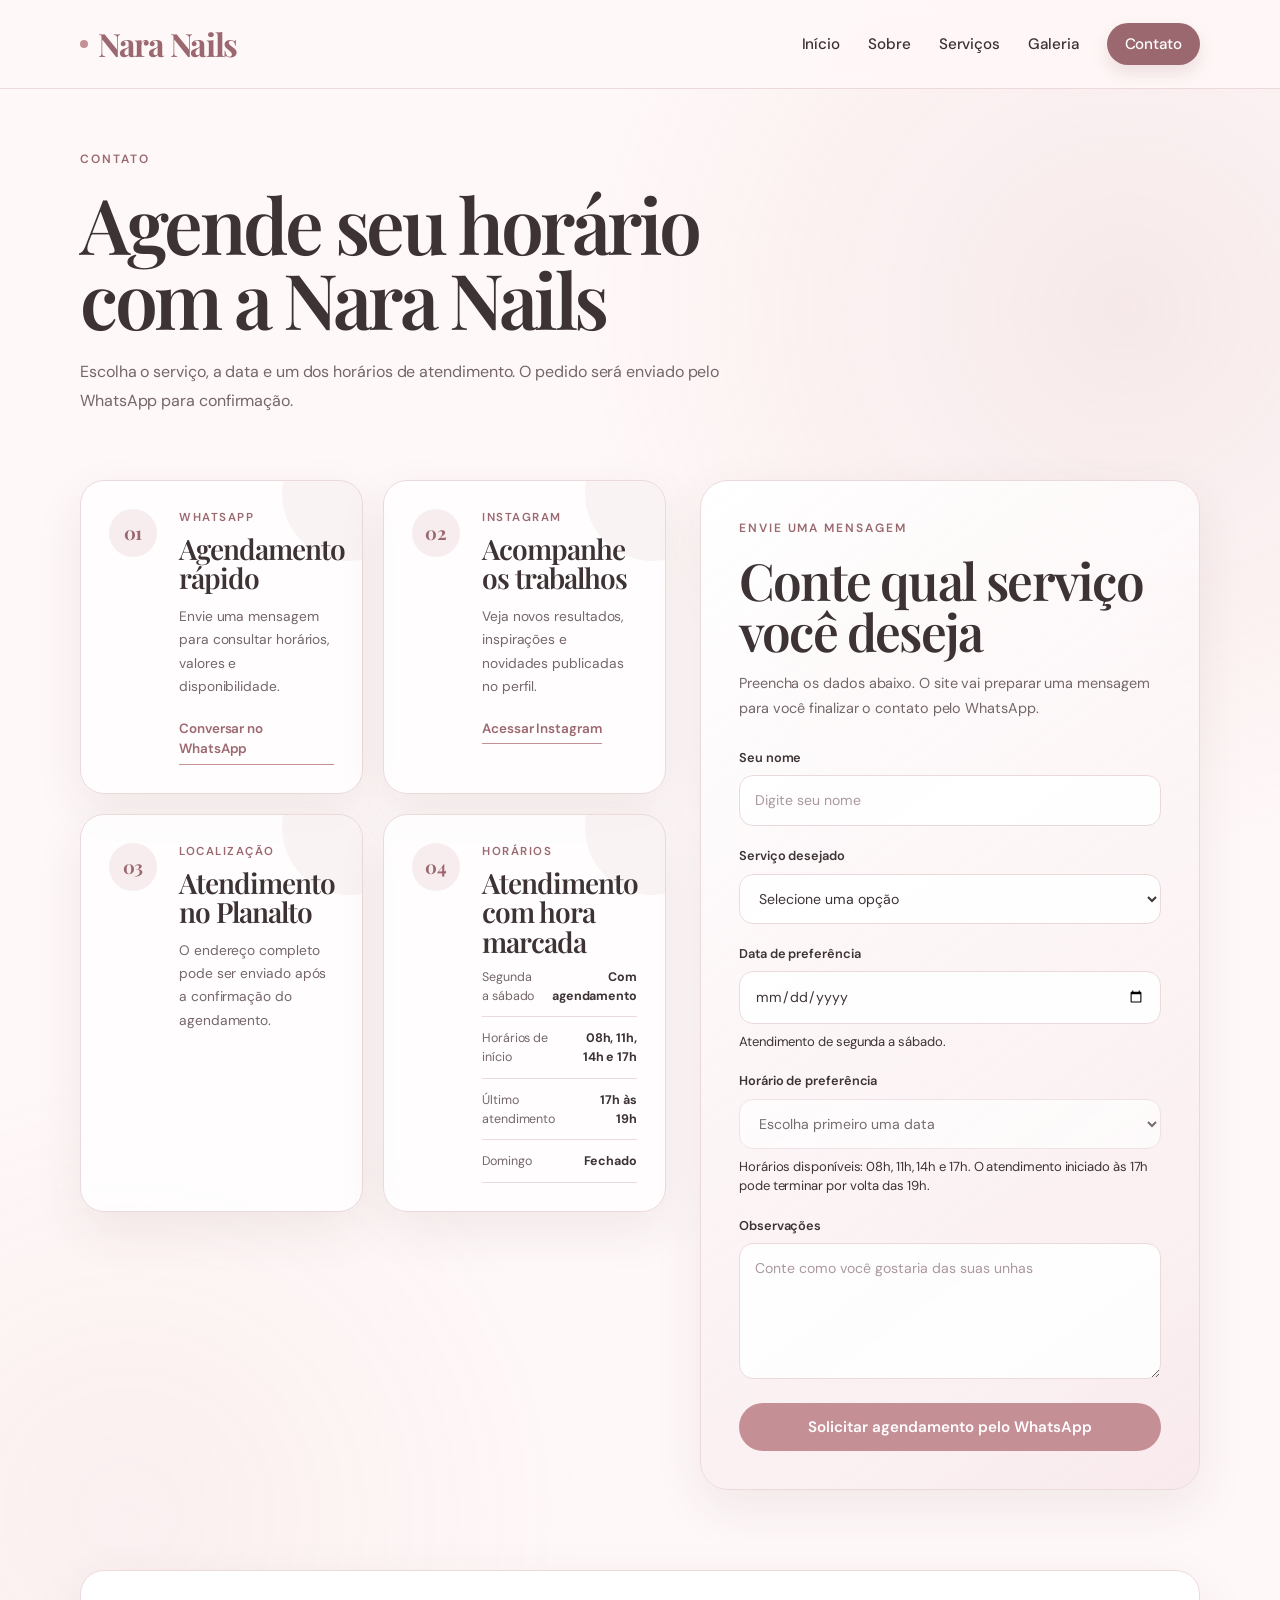
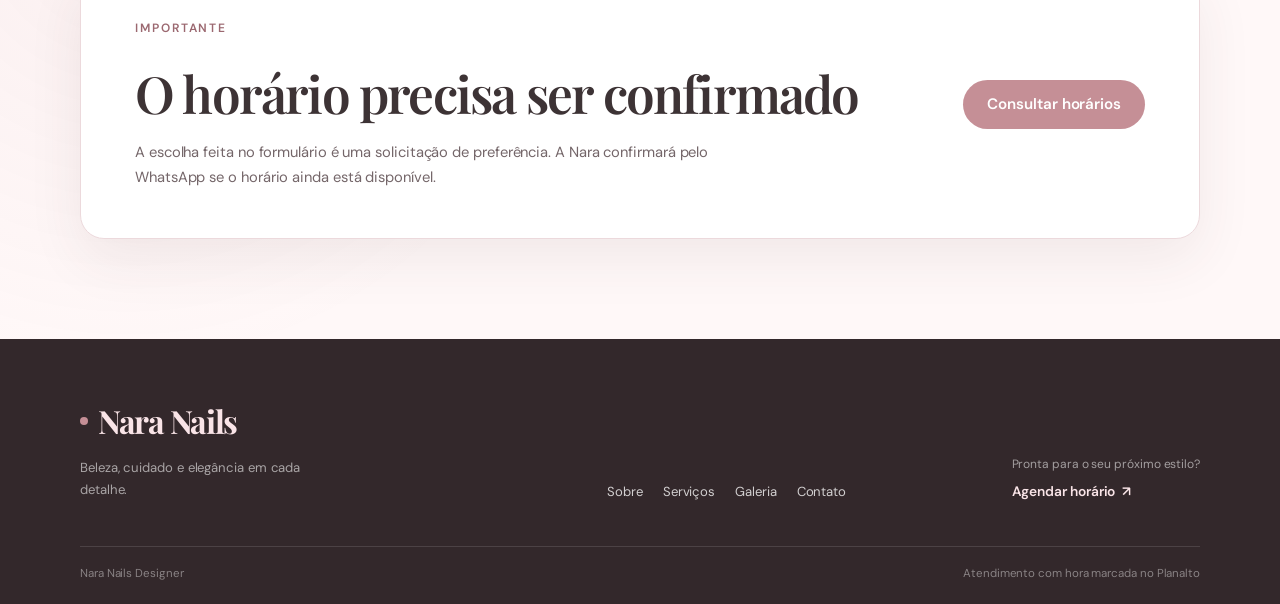
==== commit 335b5850: "feat: refine site motion and typography" ====
--- a/contato.html
+++ b/contato.html
@@ -15,7 +15,14 @@
 
   <title>Contato | Nara Nails Designer</title>
 
+  <link rel="preconnect" href="https://fonts.googleapis.com">
+  <link rel="preconnect" href="https://fonts.gstatic.com" crossorigin>
+  <link
+    href="https://fonts.googleapis.com/css2?family=DM+Sans:wght@400;500;600;700&family=Playfair+Display:wght@500;600;700&display=swap"
+    rel="stylesheet"
+  >
   <link rel="stylesheet" href="./css/style.css">
+  <link rel="icon" href="./assets/favicon.svg" type="image/svg+xml">
 </head>
 
 <body>
--- a/css/style.css
+++ b/css/style.css
@@ -1,7 +1,3 @@
-@import url(
-  "https://fonts.googleapis.com/css2?family=Cormorant+Garamond:wght@500;600;700&family=Poppins:wght@400;500;600&display=swap"
-);
-
 :root {
   --color-background: #fff8f8;
   --color-primary: #c58f96;
@@ -11,8 +7,8 @@
   --color-white: #ffffff;
   --color-border: #ecd9dc;
 
-  --font-title: "Cormorant Garamond", serif;
-  --font-body: "Poppins", sans-serif;
+  --font-title: "Playfair Display", Georgia, serif;
+  --font-body: "DM Sans", "Segoe UI", sans-serif;
 }
 
 * {
@@ -2363,3 +2359,271 @@
     transition-duration: 0.01ms !important;
   }
 }
+
+/* Animações de entrada e microinterações */
+
+@keyframes hero-content-enter {
+  from {
+    opacity: 0;
+    transform: translateY(18px);
+  }
+
+  to {
+    opacity: 1;
+    transform: translateY(0);
+  }
+}
+
+@keyframes hero-image-enter {
+  from {
+    opacity: 0;
+    transform: translateY(18px) scale(0.98);
+  }
+
+  to {
+    opacity: 1;
+    transform: translateY(0) scale(1);
+  }
+}
+
+@keyframes hero-image-float {
+  0%,
+  100% {
+    transform: translateY(0);
+  }
+
+  50% {
+    transform: translateY(-5px);
+  }
+}
+
+@media (prefers-reduced-motion: no-preference) {
+  .hero-content > * {
+    opacity: 0;
+    animation: hero-content-enter 0.7s cubic-bezier(0.22, 1, 0.36, 1) both;
+  }
+
+  .hero-content > *:nth-child(1) {
+    animation-delay: 0.08s;
+  }
+
+  .hero-content > *:nth-child(2) {
+    animation-delay: 0.16s;
+  }
+
+  .hero-content > *:nth-child(3) {
+    animation-delay: 0.24s;
+  }
+
+  .hero-content > *:nth-child(4) {
+    animation-delay: 0.32s;
+  }
+
+  .hero-image-wrapper {
+    animation: hero-image-enter 0.9s 0.2s cubic-bezier(0.22, 1, 0.36, 1)
+      both;
+  }
+
+  .hero-image {
+    animation: hero-image-float 8s 1.1s ease-in-out infinite;
+  }
+
+  body.has-motion .reveal {
+    opacity: 0;
+    transform: translateY(24px);
+    transition:
+      opacity 0.7s ease,
+      transform 0.7s cubic-bezier(0.22, 1, 0.36, 1);
+    transition-delay: var(--reveal-delay, 0ms);
+  }
+
+  body.has-motion .reveal.is-visible {
+    opacity: 1;
+    transform: translateY(0);
+  }
+
+  .service-card.reveal.is-visible:hover {
+    transform: translateY(-7px);
+  }
+
+  .contact-card.reveal.is-visible:hover {
+    transform: translateY(-6px);
+  }
+
+  .gallery-item figcaption {
+    transition:
+      opacity 0.35s ease,
+      transform 0.35s ease;
+  }
+
+  .gallery-item:hover figcaption {
+    transform: translateY(-5px);
+  }
+}
+
+/* Tipografia e respiro */
+
+body {
+  font-size: 0.98rem;
+  font-synthesis: none;
+  letter-spacing: -0.005em;
+  text-rendering: optimizeLegibility;
+}
+
+h1,
+h2,
+h3 {
+  letter-spacing: -0.035em;
+}
+
+.logo {
+  letter-spacing: -0.04em;
+}
+
+.hero h1,
+.about-content h1,
+.services-heading h1,
+.gallery-heading h1,
+.contact-heading h1 {
+  letter-spacing: -0.045em;
+  line-height: 0.98;
+}
+
+.section-subtitle {
+  margin-bottom: 18px;
+
+  font-size: 0.75rem;
+  letter-spacing: 0.16em;
+}
+
+.hero-description,
+.about-text,
+.services-heading > p:last-child,
+.gallery-heading > p:last-child,
+.contact-heading > p:last-child {
+  line-height: 1.85;
+}
+
+.hero-description {
+  margin: 30px 0 38px;
+}
+
+.hero-highlights {
+  gap: 38px;
+  margin-top: 48px;
+}
+
+.services-heading,
+.gallery-heading,
+.contact-heading {
+  margin-bottom: 64px;
+}
+
+.service-card {
+  padding: 34px;
+}
+
+.service-card > p {
+  line-height: 1.8;
+}
+
+.service-info {
+  gap: 11px;
+  margin-bottom: 32px;
+}
+
+.gallery-grid {
+  gap: 24px;
+}
+
+.gallery-item figcaption {
+  gap: 6px;
+}
+
+.contact-form-wrapper {
+  padding: 38px;
+}
+
+.contact-form {
+  gap: 20px;
+}
+
+.services-cta,
+.gallery-cta,
+.contact-notice {
+  margin-top: 80px;
+  padding: 48px 54px;
+}
+
+@media (max-width: 768px) {
+  .hero {
+    padding: 118px 0 68px;
+  }
+
+  .about {
+    padding: 88px 0;
+  }
+
+  .services-page,
+  .gallery-page,
+  .contact-page {
+    padding: 128px 0 84px;
+  }
+
+  .services-heading,
+  .gallery-heading,
+  .contact-heading {
+    margin-bottom: 48px;
+  }
+
+  .hero-description {
+    margin: 24px 0 30px;
+  }
+
+  .hero-highlights {
+    gap: 12px;
+    margin-top: 36px;
+  }
+
+  .service-card {
+    padding: 28px;
+  }
+
+  .gallery-grid {
+    gap: 18px;
+  }
+
+  .contact-form-wrapper {
+    padding: 30px;
+  }
+
+  .services-cta,
+  .gallery-cta,
+  .contact-notice {
+    margin-top: 56px;
+    padding: 32px;
+  }
+}
+
+@media (max-width: 420px) {
+  .hero {
+    padding: 110px 0 60px;
+  }
+
+  .services-page,
+  .gallery-page,
+  .contact-page {
+    padding-top: 112px;
+  }
+
+  .service-card,
+  .contact-form-wrapper {
+    padding: 24px;
+  }
+
+  .services-cta,
+  .gallery-cta,
+  .contact-notice {
+    padding: 24px;
+  }
+}
